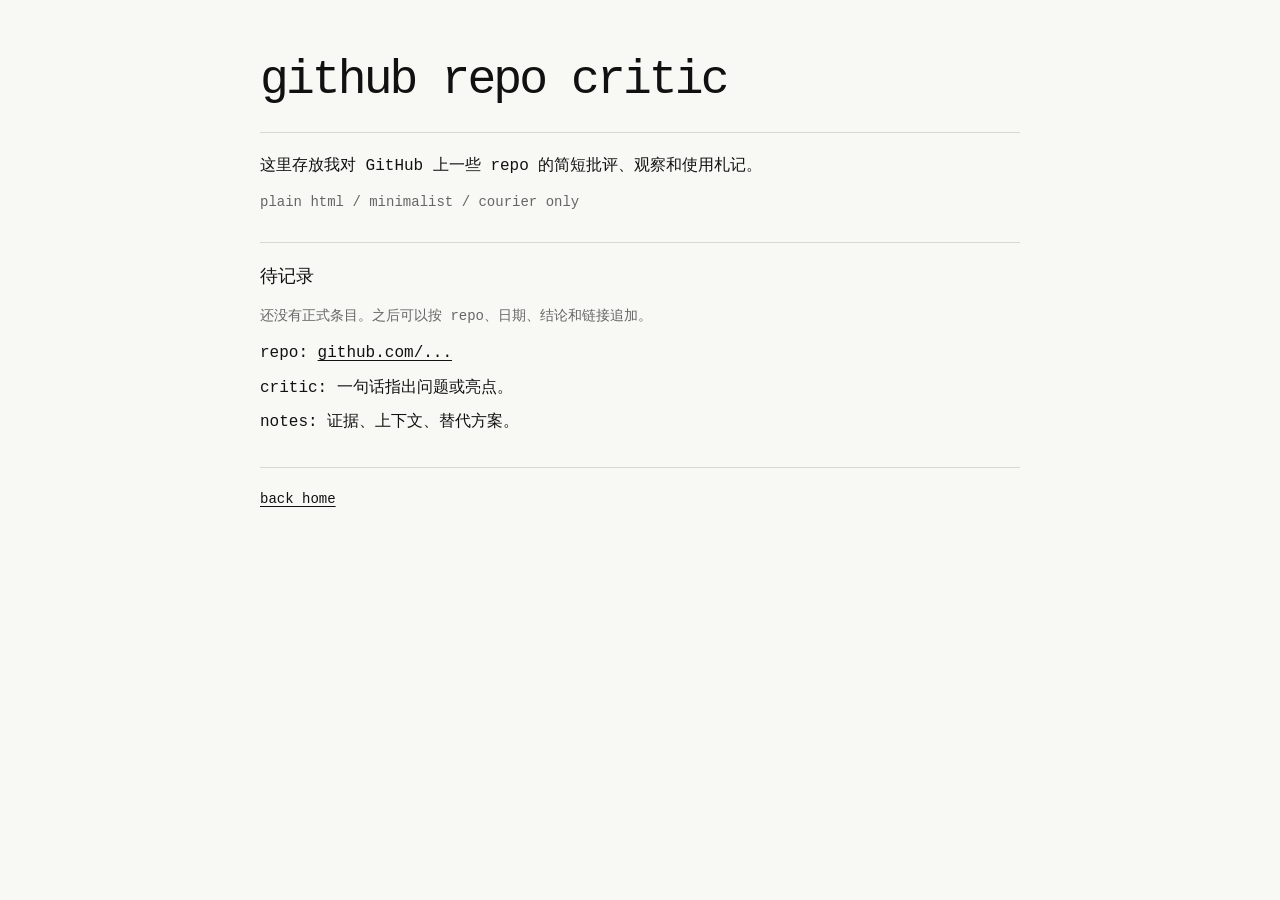
==== github-repo-critic/index.html @ 031ce182 "rename" ====
<!doctype html>
<html lang="zh-CN">
<head>
  <meta charset="utf-8">
  <meta name="viewport" content="width=device-width, initial-scale=1">
  <title>github repo critic</title>
  <link rel="stylesheet" href="/styles.css">
  <style>
    .entry {
      padding-bottom: 4px;
    }

    .empty {
      font-style: normal;
    }
  </style>
</head>
<body>
  <main>
    <h1>github repo critic</h1>

    <header>
      <p>这里存放我对 GitHub 上一些 repo 的简短批评、观察和使用札记。</p>
      <p class="meta">plain html / minimalist / courier only</p>
    </header>

    <article class="entry rule-block">
      <h2>待记录</h2>
      <p class="empty muted">还没有正式条目。之后可以按 repo、日期、结论和链接追加。</p>
      <ul>
        <li>repo: <a href="https://github.com/" rel="noreferrer">github.com/...</a></li>
        <li>critic: 一句话指出问题或亮点。</li>
        <li>notes: 证据、上下文、替代方案。</li>
      </ul>
    </article>

    <footer>
      <p><a href="/">back home</a></p>
    </footer>
  </main>
</body>
</html>
---- styles.css ----
:root {
  color-scheme: light dark;
  --bg: #f8f8f4;
  --fg: #111;
  --muted: #666;
  --rule: #d8d8d0;
  --link: #111;
}

@media (prefers-color-scheme: dark) {
  :root {
    --bg: #111;
    --fg: #f2f2ea;
    --muted: #aaa;
    --rule: #333;
    --link: #f2f2ea;
  }
}

* {
  box-sizing: border-box;
}

body {
  margin: 0;
  background: var(--bg);
  color: var(--fg);
  font-family: Courier, "Courier New", monospace;
  font-size: 16px;
  line-height: 1.65;
}

main {
  width: min(760px, calc(100% - 32px));
  margin: 56px auto;
}

header,
footer,
.rule-block {
  border-top: 1px solid var(--rule);
  padding-top: 20px;
  margin-top: 28px;
}

h1,
h2,
p,
ul {
  margin: 0;
}

h1 {
  font-size: clamp(var(--title-min, 28px), var(--title-fluid, 6vw), var(--title-max, 48px));
  font-weight: 400;
  letter-spacing: var(--title-spacing, -0.06em);
  line-height: var(--title-line-height, 1);
  text-transform: lowercase;
}

h2 {
  font-size: 18px;
  font-weight: 400;
  margin-bottom: 12px;
  text-transform: lowercase;
}

p + p,
ul {
  margin-top: 12px;
}

ul {
  list-style: none;
  padding-left: 0;
}

li + li {
  margin-top: 8px;
}

a {
  color: var(--link);
  text-decoration: underline;
  text-decoration-thickness: 1px;
  text-underline-offset: 3px;
}

.meta,
footer,
.muted {
  color: var(--muted);
  font-size: 14px;
}
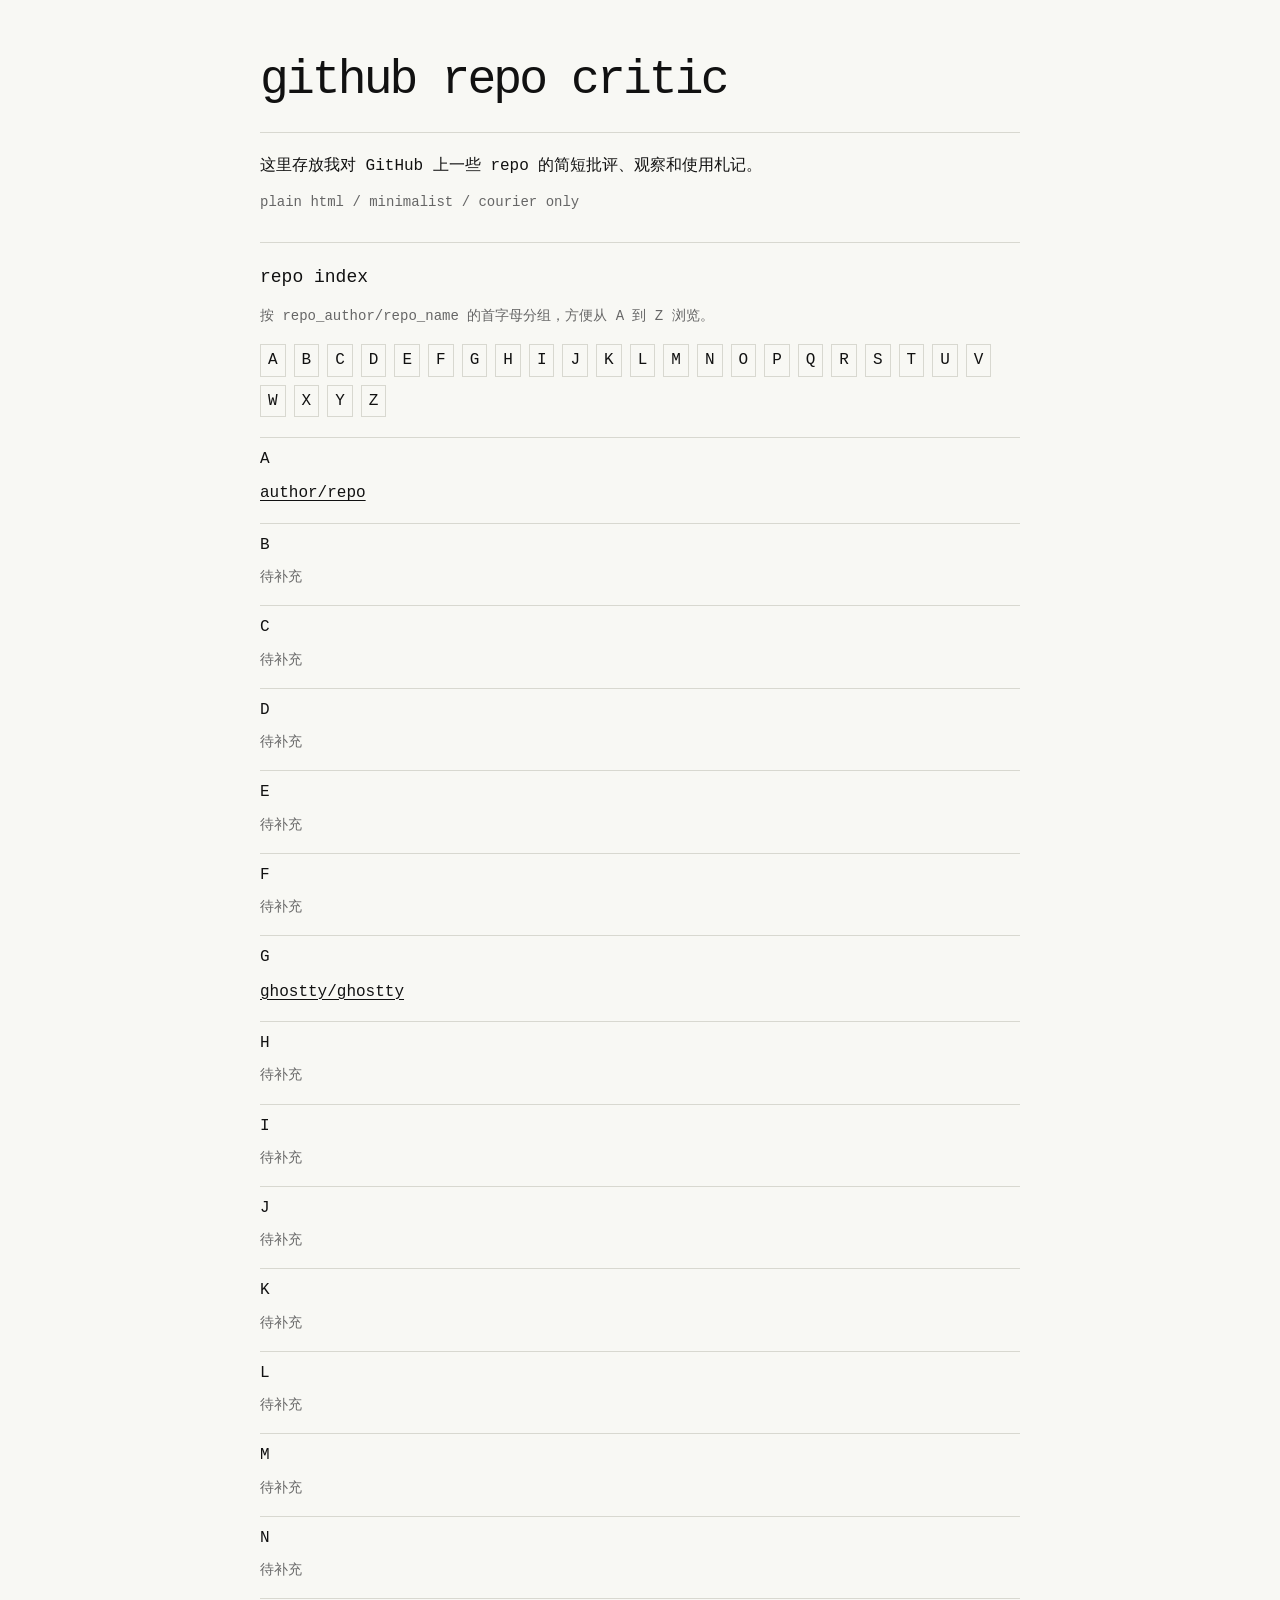
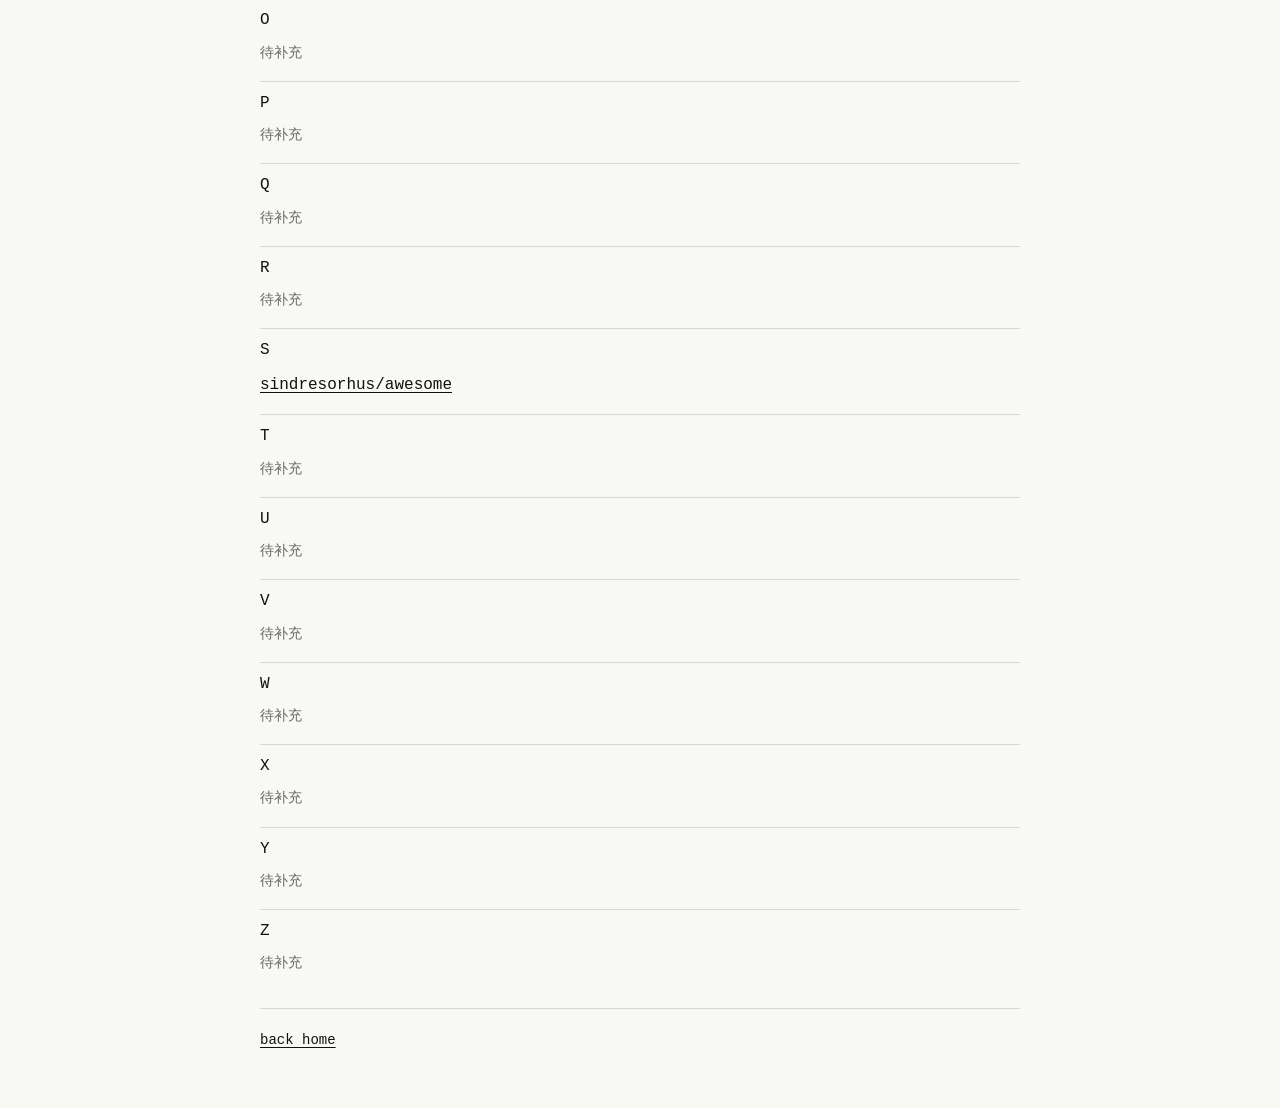
==== commit 5c8952bc: "Re-design." ====
--- a/github-repo-critic/index.html
+++ b/github-repo-critic/index.html
@@ -13,6 +13,44 @@
     .empty {
       font-style: normal;
     }
+
+    .alpha-nav {
+      display: flex;
+      flex-wrap: wrap;
+      gap: 8px;
+      margin: 16px 0 20px;
+    }
+
+    .alpha-nav a {
+      text-decoration: none;
+      border: 1px solid var(--rule);
+      padding: 2px 7px;
+    }
+
+    .alpha-nav a:hover {
+      border-color: var(--fg);
+    }
+
+    .alpha-groups {
+      display: grid;
+      gap: 16px;
+    }
+
+    .alpha-group {
+      padding-top: 8px;
+      border-top: 1px solid var(--rule);
+    }
+
+    .alpha-group h3 {
+      margin: 0 0 8px;
+      font-size: 16px;
+      font-weight: 400;
+      text-transform: uppercase;
+    }
+
+    .repo-list {
+      margin-top: 0;
+    }
   </style>
 </head>
 <body>
@@ -25,13 +63,175 @@
     </header>
 
     <article class="entry rule-block">
-      <h2>待记录</h2>
-      <p class="empty muted">还没有正式条目。之后可以按 repo、日期、结论和链接追加。</p>
-      <ul>
-        <li>repo: <a href="https://github.com/" rel="noreferrer">github.com/...</a></li>
-        <li>critic: 一句话指出问题或亮点。</li>
-        <li>notes: 证据、上下文、替代方案。</li>
-      </ul>
+      <h2>repo index</h2>
+      <p class="meta">按 repo_author/repo_name 的首字母分组，方便从 A 到 Z 浏览。</p>
+
+      <nav class="alpha-nav" aria-label="alphabet navigation">
+        <a href="#A">A</a>
+        <a href="#B">B</a>
+        <a href="#C">C</a>
+        <a href="#D">D</a>
+        <a href="#E">E</a>
+        <a href="#F">F</a>
+        <a href="#G">G</a>
+        <a href="#H">H</a>
+        <a href="#I">I</a>
+        <a href="#J">J</a>
+        <a href="#K">K</a>
+        <a href="#L">L</a>
+        <a href="#M">M</a>
+        <a href="#N">N</a>
+        <a href="#O">O</a>
+        <a href="#P">P</a>
+        <a href="#Q">Q</a>
+        <a href="#R">R</a>
+        <a href="#S">S</a>
+        <a href="#T">T</a>
+        <a href="#U">U</a>
+        <a href="#V">V</a>
+        <a href="#W">W</a>
+        <a href="#X">X</a>
+        <a href="#Y">Y</a>
+        <a href="#Z">Z</a>
+      </nav>
+
+      <div class="alpha-groups">
+        <section class="alpha-group" id="A">
+          <h3>A</h3>
+          <ul class="repo-list">
+            <li><a href="https://github.com/author/repo" rel="noreferrer">author/repo</a></li>
+          </ul>
+        </section>
+
+        <section class="alpha-group" id="B">
+          <h3>B</h3>
+          <p class="empty muted">待补充</p>
+        </section>
+
+        <section class="alpha-group" id="C">
+          <h3>C</h3>
+          <p class="empty muted">待补充</p>
+        </section>
+
+        <section class="alpha-group" id="D">
+          <h3>D</h3>
+          <p class="empty muted">待补充</p>
+        </section>
+
+        <section class="alpha-group" id="E">
+          <h3>E</h3>
+          <p class="empty muted">待补充</p>
+        </section>
+
+        <section class="alpha-group" id="F">
+          <h3>F</h3>
+          <p class="empty muted">待补充</p>
+        </section>
+
+        <section class="alpha-group" id="G">
+          <h3>G</h3>
+          <ul class="repo-list">
+            <li><a href="https://github.com/ghostty/ghostty" rel="noreferrer">ghostty/ghostty</a></li>
+          </ul>
+        </section>
+
+        <section class="alpha-group" id="H">
+          <h3>H</h3>
+          <p class="empty muted">待补充</p>
+        </section>
+
+        <section class="alpha-group" id="I">
+          <h3>I</h3>
+          <p class="empty muted">待补充</p>
+        </section>
+
+        <section class="alpha-group" id="J">
+          <h3>J</h3>
+          <p class="empty muted">待补充</p>
+        </section>
+
+        <section class="alpha-group" id="K">
+          <h3>K</h3>
+          <p class="empty muted">待补充</p>
+        </section>
+
+        <section class="alpha-group" id="L">
+          <h3>L</h3>
+          <p class="empty muted">待补充</p>
+        </section>
+
+        <section class="alpha-group" id="M">
+          <h3>M</h3>
+          <p class="empty muted">待补充</p>
+        </section>
+
+        <section class="alpha-group" id="N">
+          <h3>N</h3>
+          <p class="empty muted">待补充</p>
+        </section>
+
+        <section class="alpha-group" id="O">
+          <h3>O</h3>
+          <p class="empty muted">待补充</p>
+        </section>
+
+        <section class="alpha-group" id="P">
+          <h3>P</h3>
+          <p class="empty muted">待补充</p>
+        </section>
+
+        <section class="alpha-group" id="Q">
+          <h3>Q</h3>
+          <p class="empty muted">待补充</p>
+        </section>
+
+        <section class="alpha-group" id="R">
+          <h3>R</h3>
+          <p class="empty muted">待补充</p>
+        </section>
+
+        <section class="alpha-group" id="S">
+          <h3>S</h3>
+          <ul class="repo-list">
+            <li><a href="https://github.com/sindresorhus/awesome" rel="noreferrer">sindresorhus/awesome</a></li>
+          </ul>
+        </section>
+
+        <section class="alpha-group" id="T">
+          <h3>T</h3>
+          <p class="empty muted">待补充</p>
+        </section>
+
+        <section class="alpha-group" id="U">
+          <h3>U</h3>
+          <p class="empty muted">待补充</p>
+        </section>
+
+        <section class="alpha-group" id="V">
+          <h3>V</h3>
+          <p class="empty muted">待补充</p>
+        </section>
+
+        <section class="alpha-group" id="W">
+          <h3>W</h3>
+          <p class="empty muted">待补充</p>
+        </section>
+
+        <section class="alpha-group" id="X">
+          <h3>X</h3>
+          <p class="empty muted">待补充</p>
+        </section>
+
+        <section class="alpha-group" id="Y">
+          <h3>Y</h3>
+          <p class="empty muted">待补充</p>
+        </section>
+
+        <section class="alpha-group" id="Z">
+          <h3>Z</h3>
+          <p class="empty muted">待补充</p>
+        </section>
+      </div>
     </article>
 
     <footer>
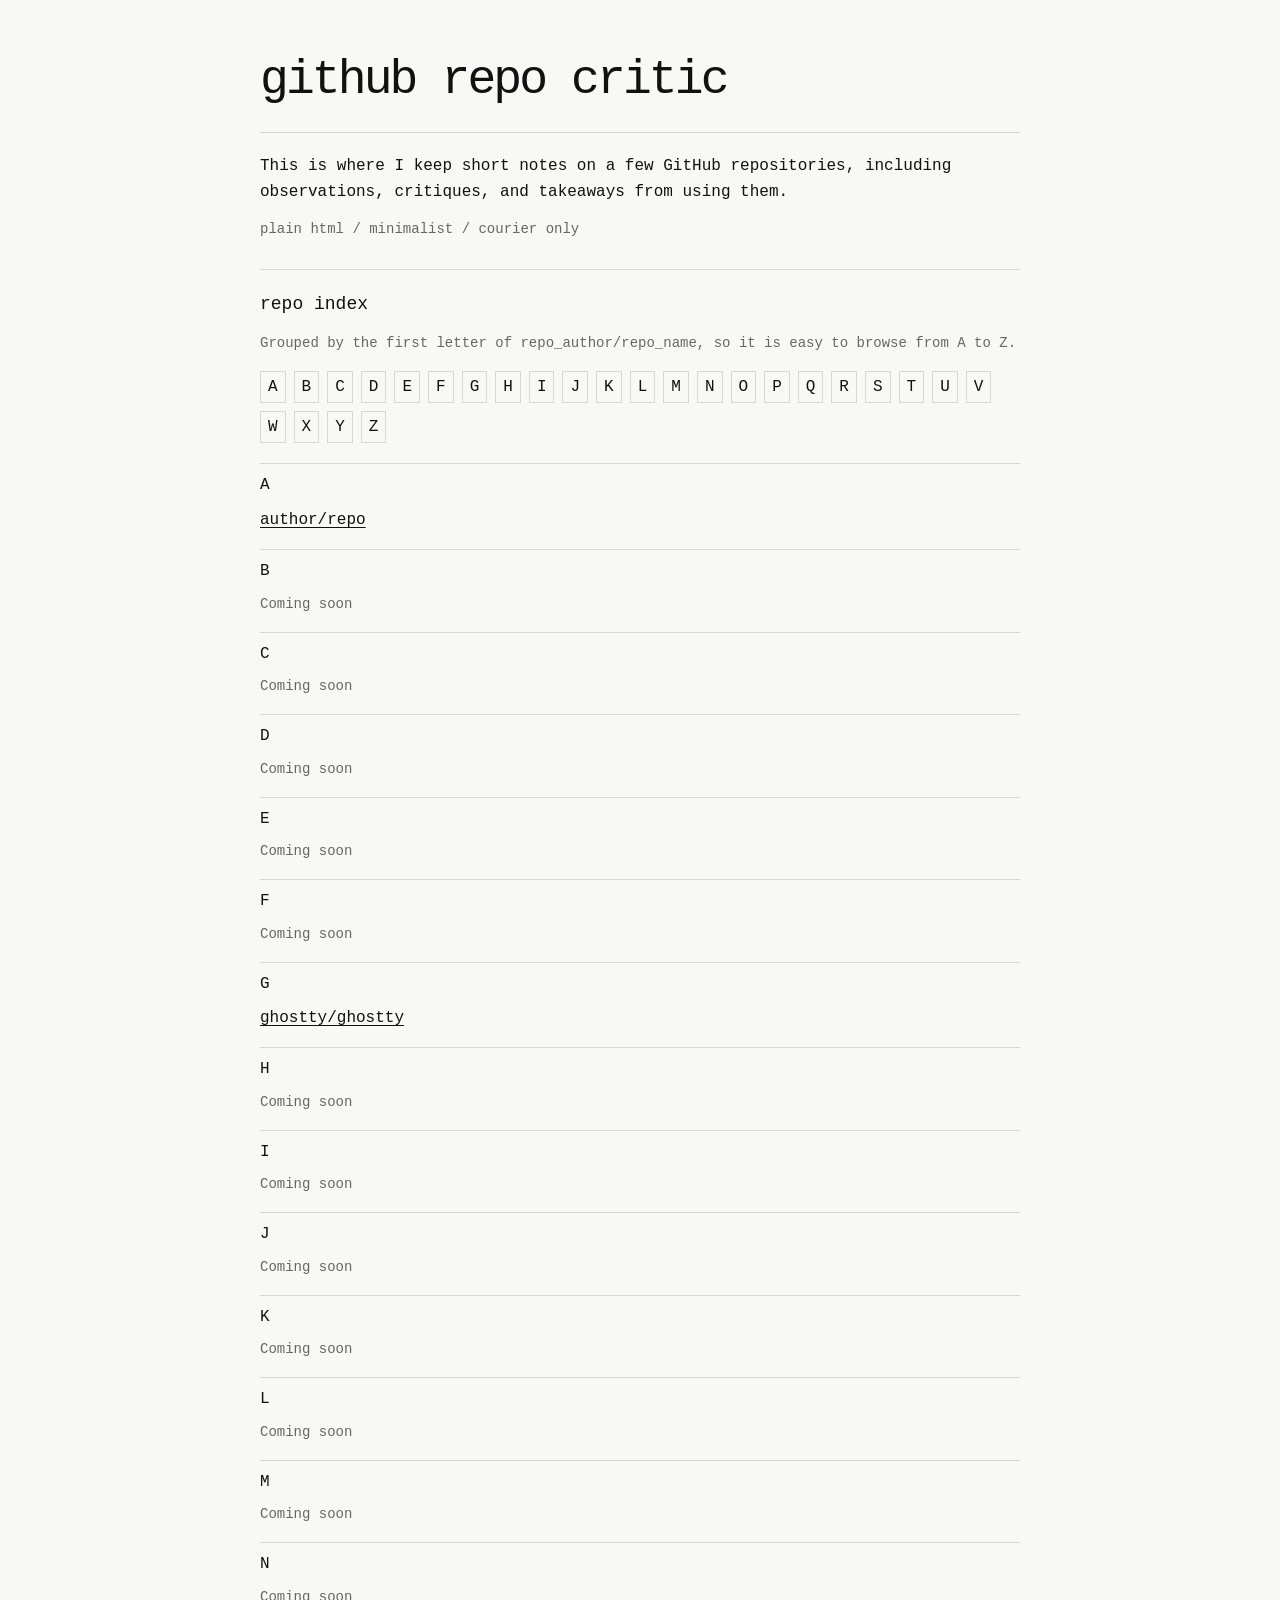
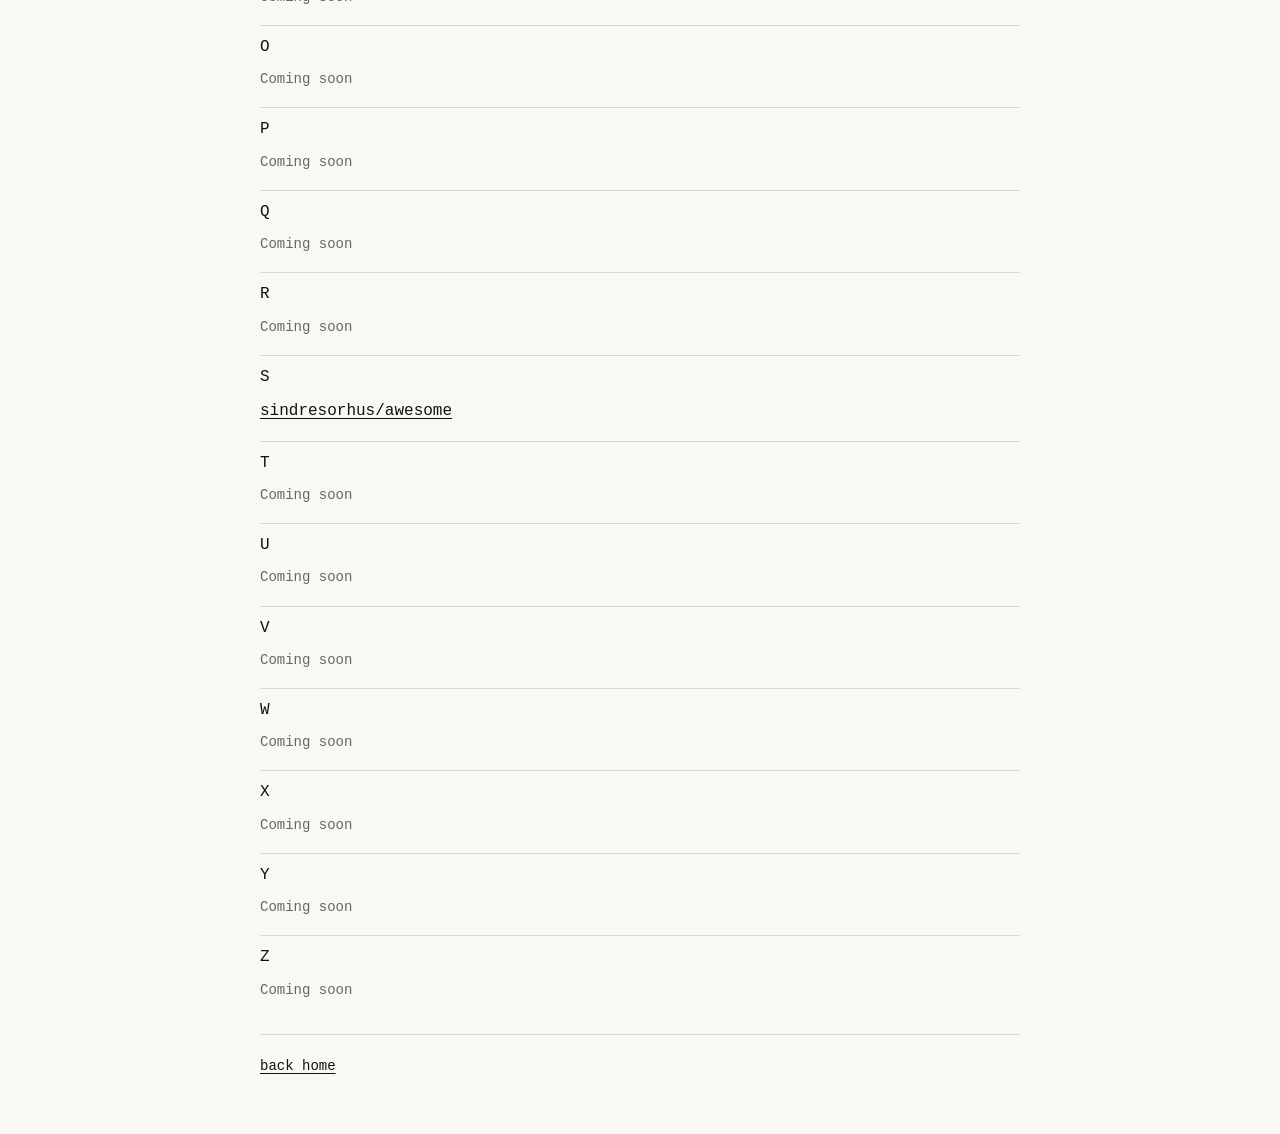
==== commit 9d283d64: "REWRITE IN ENGLISH." ====
--- a/github-repo-critic/index.html
+++ b/github-repo-critic/index.html
@@ -1,5 +1,5 @@
 <!doctype html>
-<html lang="zh-CN">
+<html lang="en">
 <head>
   <meta charset="utf-8">
   <meta name="viewport" content="width=device-width, initial-scale=1">
@@ -58,13 +58,13 @@
     <h1>github repo critic</h1>
 
     <header>
-      <p>这里存放我对 GitHub 上一些 repo 的简短批评、观察和使用札记。</p>
+      <p>This is where I keep short notes on a few GitHub repositories, including observations, critiques, and takeaways from using them.</p>
       <p class="meta">plain html / minimalist / courier only</p>
     </header>
 
     <article class="entry rule-block">
       <h2>repo index</h2>
-      <p class="meta">按 repo_author/repo_name 的首字母分组，方便从 A 到 Z 浏览。</p>
+      <p class="meta">Grouped by the first letter of repo_author/repo_name, so it is easy to browse from A to Z.</p>
 
       <nav class="alpha-nav" aria-label="alphabet navigation">
         <a href="#A">A</a>
@@ -105,27 +105,27 @@
 
         <section class="alpha-group" id="B">
           <h3>B</h3>
-          <p class="empty muted">待补充</p>
+          <p class="empty muted">Coming soon</p>
         </section>
 
         <section class="alpha-group" id="C">
           <h3>C</h3>
-          <p class="empty muted">待补充</p>
+          <p class="empty muted">Coming soon</p>
         </section>
 
         <section class="alpha-group" id="D">
           <h3>D</h3>
-          <p class="empty muted">待补充</p>
+          <p class="empty muted">Coming soon</p>
         </section>
 
         <section class="alpha-group" id="E">
           <h3>E</h3>
-          <p class="empty muted">待补充</p>
+          <p class="empty muted">Coming soon</p>
         </section>
 
         <section class="alpha-group" id="F">
           <h3>F</h3>
-          <p class="empty muted">待补充</p>
+          <p class="empty muted">Coming soon</p>
         </section>
 
         <section class="alpha-group" id="G">
@@ -137,57 +137,57 @@
 
         <section class="alpha-group" id="H">
           <h3>H</h3>
-          <p class="empty muted">待补充</p>
+          <p class="empty muted">Coming soon</p>
         </section>
 
         <section class="alpha-group" id="I">
           <h3>I</h3>
-          <p class="empty muted">待补充</p>
+          <p class="empty muted">Coming soon</p>
         </section>
 
         <section class="alpha-group" id="J">
           <h3>J</h3>
-          <p class="empty muted">待补充</p>
+          <p class="empty muted">Coming soon</p>
         </section>
 
         <section class="alpha-group" id="K">
           <h3>K</h3>
-          <p class="empty muted">待补充</p>
+          <p class="empty muted">Coming soon</p>
         </section>
 
         <section class="alpha-group" id="L">
           <h3>L</h3>
-          <p class="empty muted">待补充</p>
+          <p class="empty muted">Coming soon</p>
         </section>
 
         <section class="alpha-group" id="M">
           <h3>M</h3>
-          <p class="empty muted">待补充</p>
+          <p class="empty muted">Coming soon</p>
         </section>
 
         <section class="alpha-group" id="N">
           <h3>N</h3>
-          <p class="empty muted">待补充</p>
+          <p class="empty muted">Coming soon</p>
         </section>
 
         <section class="alpha-group" id="O">
           <h3>O</h3>
-          <p class="empty muted">待补充</p>
+          <p class="empty muted">Coming soon</p>
         </section>
 
         <section class="alpha-group" id="P">
           <h3>P</h3>
-          <p class="empty muted">待补充</p>
+          <p class="empty muted">Coming soon</p>
         </section>
 
         <section class="alpha-group" id="Q">
           <h3>Q</h3>
-          <p class="empty muted">待补充</p>
+          <p class="empty muted">Coming soon</p>
         </section>
 
         <section class="alpha-group" id="R">
           <h3>R</h3>
-          <p class="empty muted">待补充</p>
+          <p class="empty muted">Coming soon</p>
         </section>
 
         <section class="alpha-group" id="S">
@@ -199,37 +199,37 @@
 
         <section class="alpha-group" id="T">
           <h3>T</h3>
-          <p class="empty muted">待补充</p>
+          <p class="empty muted">Coming soon</p>
         </section>
 
         <section class="alpha-group" id="U">
           <h3>U</h3>
-          <p class="empty muted">待补充</p>
+          <p class="empty muted">Coming soon</p>
         </section>
 
         <section class="alpha-group" id="V">
           <h3>V</h3>
-          <p class="empty muted">待补充</p>
+          <p class="empty muted">Coming soon</p>
         </section>
 
         <section class="alpha-group" id="W">
           <h3>W</h3>
-          <p class="empty muted">待补充</p>
+          <p class="empty muted">Coming soon</p>
         </section>
 
         <section class="alpha-group" id="X">
           <h3>X</h3>
-          <p class="empty muted">待补充</p>
+          <p class="empty muted">Coming soon</p>
         </section>
 
         <section class="alpha-group" id="Y">
           <h3>Y</h3>
-          <p class="empty muted">待补充</p>
+          <p class="empty muted">Coming soon</p>
         </section>
 
         <section class="alpha-group" id="Z">
           <h3>Z</h3>
-          <p class="empty muted">待补充</p>
+          <p class="empty muted">Coming soon</p>
         </section>
       </div>
     </article>
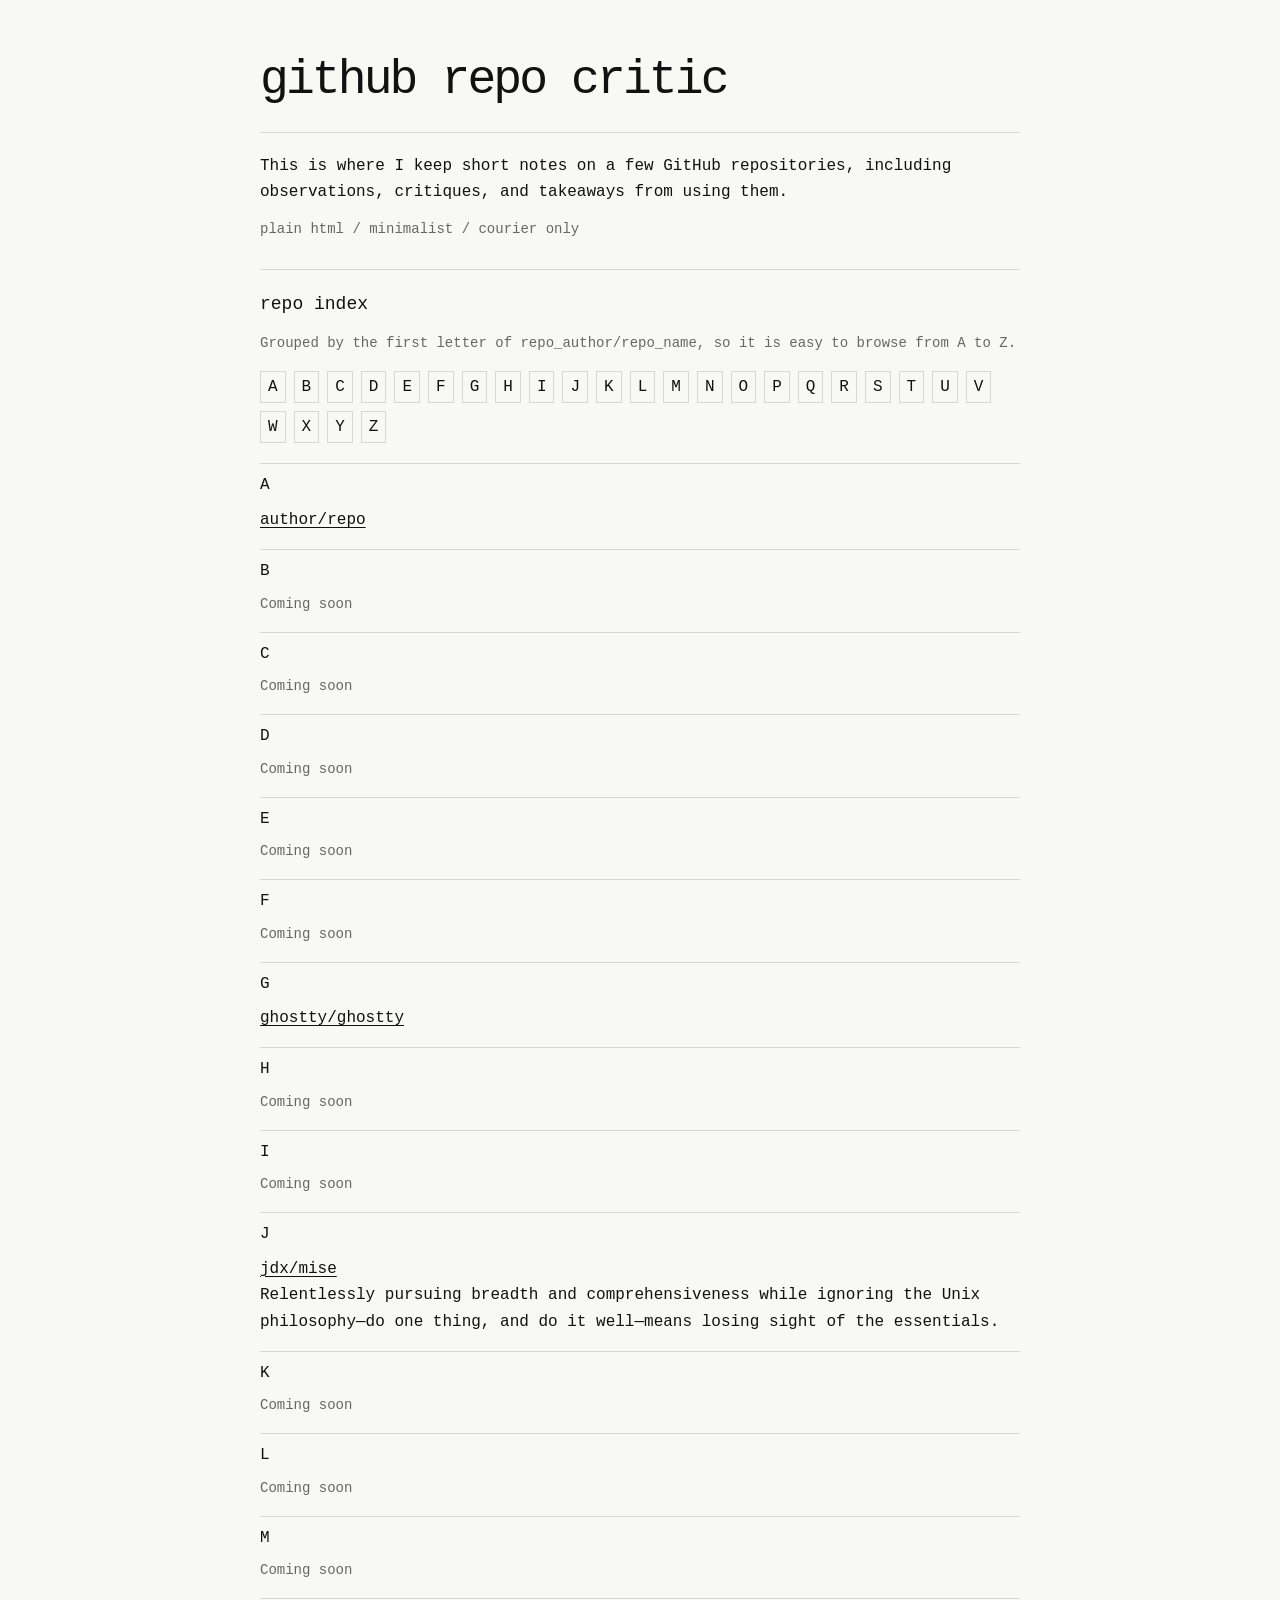
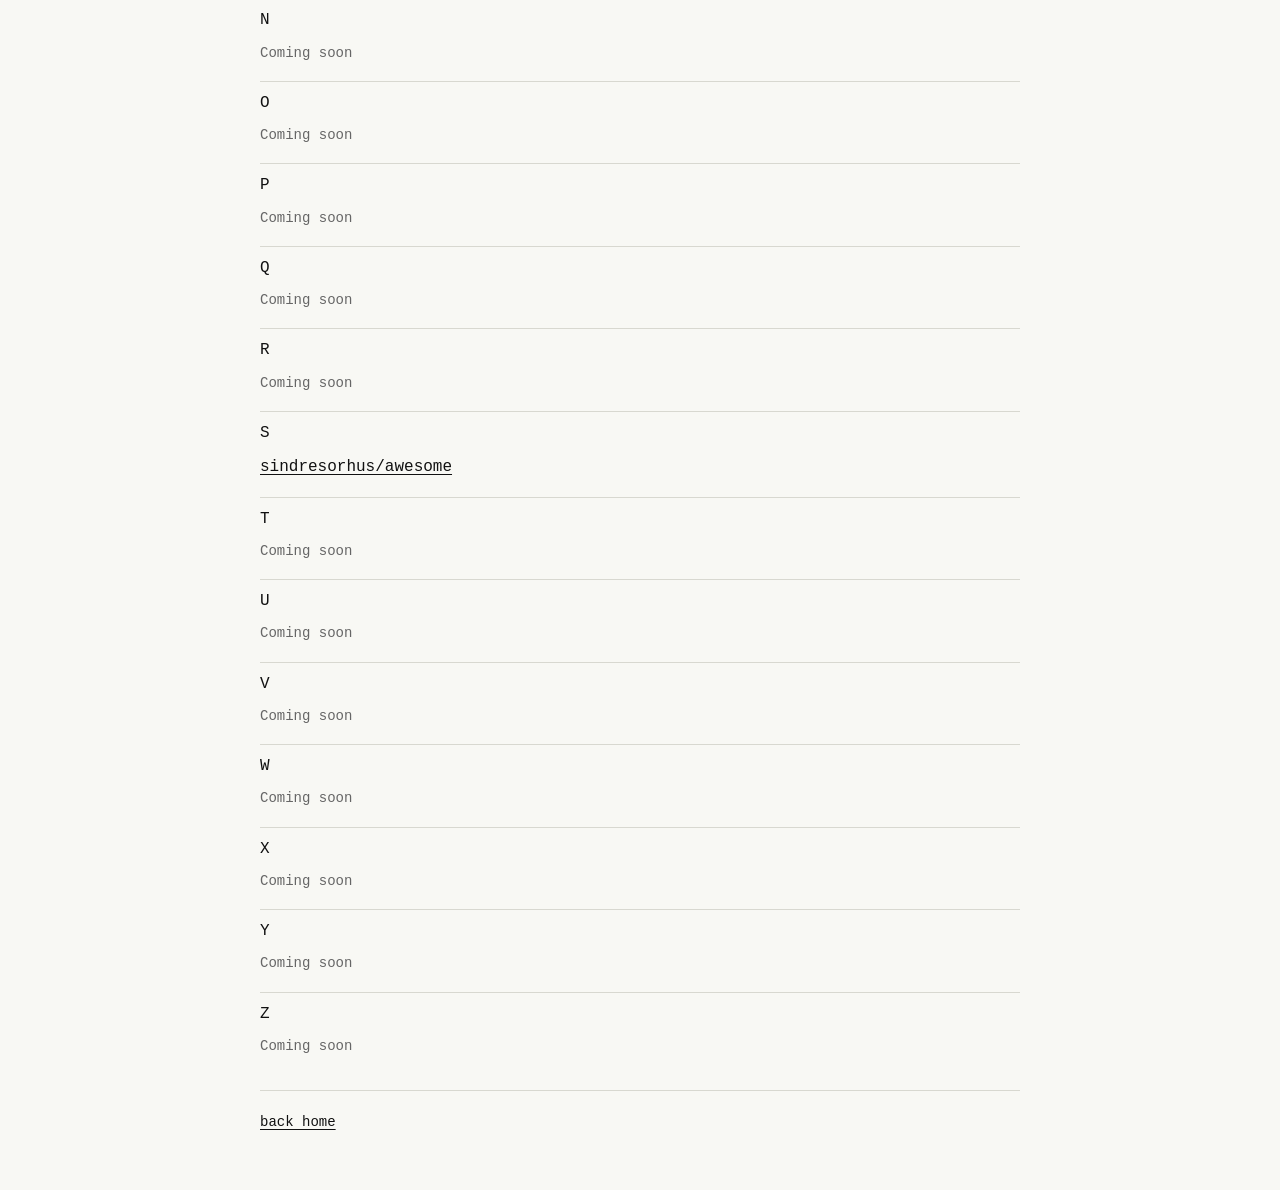
==== commit 226cfdcd: "jdx/mise" ====
--- a/github-repo-critic/index.html
+++ b/github-repo-critic/index.html
@@ -147,7 +147,10 @@
 
         <section class="alpha-group" id="J">
           <h3>J</h3>
-          <p class="empty muted">Coming soon</p>
+          <ul class="repo-list">
+            <li><a href="https://github.com/jdx/mise" rel="noreferrer">jdx/mise</a></li>
+          </ul>
+          <p>Relentlessly pursuing breadth and comprehensiveness while ignoring the Unix philosophy—do one thing, and do it well—means losing sight of the essentials.</p>
         </section>
 
         <section class="alpha-group" id="K">
